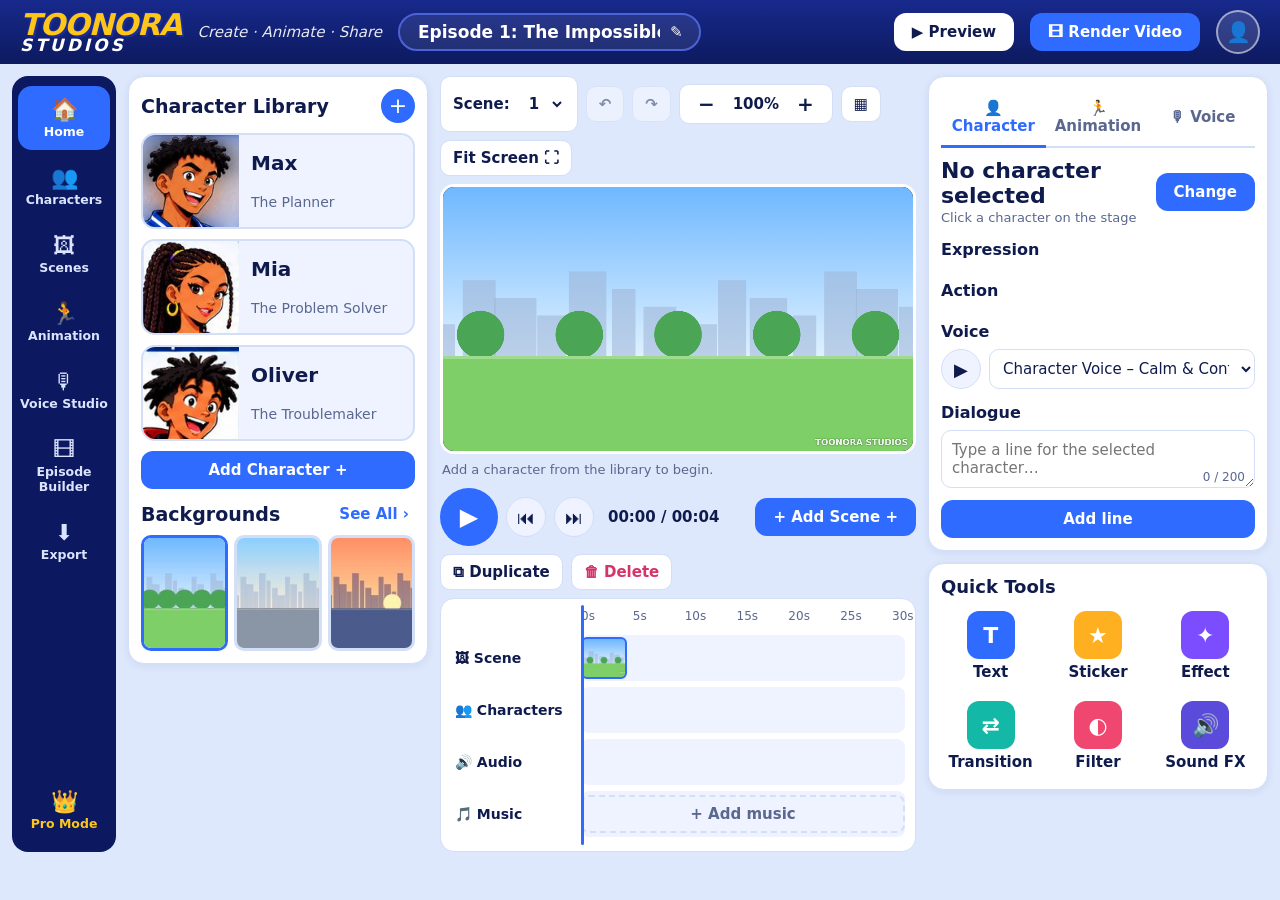
==== index.html @ 04b6d54e "Rename index-27.html to index.html" ====
<!DOCTYPE html><html lang="en"><head><meta charset="utf-8"><title>Toonora Studios — Animation Studio</title>
<meta name="viewport" content="width=device-width, initial-scale=1, viewport-fit=cover">
<link rel="stylesheet" href="style.css"></head><body>
<div class="app">
<header class="top"><div class="logo">TOONORA<i>STUDIOS</i></div><span class="tag">Create · Animate · Share</span>
<label class="ep"><input id="title" maxlength="80" placeholder="Episode title" aria-label="Episode title"><span>✎</span></label><div class="sp"></div>
<button id="play" class="wb">▶ Preview</button><button id="bexp" class="bb">🎞 Render Video</button><button id="bprof" class="av" aria-label="Project menu">👤</button></header>
<nav class="rail" aria-label="Studio sections">
<button data-nav="home" class="on"><b>🏠</b>Home</button><button data-nav="chars"><b>👥</b>Characters</button><button data-nav="scenes"><b>🖼</b>Scenes</button>
<button data-nav="anim"><b>🏃</b>Animation</button><button data-nav="voice"><b>🎙</b>Voice Studio</button><button id="bscript"><b>🎞</b>Episode Builder</button>
<button data-nav="export"><b>⬇</b>Export</button><button data-nav="pro" class="pro"><b>👑</b>Pro Mode</button></nav>
<aside class="card lib"><div class="hd"><h3>Character Library</h3><button class="pc sm" id="addc2" aria-label="Add character">+</button></div><div id="lib"></div>
<button class="bb wide" id="addc">Add Character +</button>
<div class="hd" style="margin-top:14px"><h3>Backgrounds</h3><button class="lnk" id="seeall">See All ›</button></div><div id="bgs"></div></aside>
<section class="mid">
<div class="tbar"><label class="chip">Scene: <select id="scsel"></select></label><button id="undo" class="chip" aria-label="Undo">↶</button><button id="redo" class="chip" aria-label="Redo">↷</button>
<div class="chip zm"><button id="zout" aria-label="Zoom out">−</button><span id="zv">100%</span><button id="zin" aria-label="Zoom in">+</button></div><button id="grid" class="chip" aria-label="Grid">▦</button><div class="sp"></div><button id="fit" class="chip">Fit Screen ⛶</button></div>
<div class="stagew"><canvas id="cv" width="1280" height="720"></canvas></div>
<span id="st">Add a character from the library to begin.</span>
<div class="trans"><button id="tplay" class="pc big" aria-label="Play">▶</button><button id="tprev" class="pc sm2" aria-label="Previous scene">⏮</button><button id="tnext" class="pc sm2" aria-label="Next scene">⏭</button><span id="tt">00:00 / 00:30</span><div class="sp"></div>
<button id="ns" class="bb">+ Add Scene +</button><button id="dup" class="chip">⧉ Duplicate</button><button id="del" class="chip rd">🗑 Delete</button></div>
<div class="tl" id="tlw"><div class="tlr"><span></span><div class="ruler" id="ruler"></div></div>
<div class="tlr"><span>🖼 Scene</span><div class="trk" id="trkS"></div></div><div class="tlr"><span>👥 Characters</span><div class="trk" id="trkC"></div></div>
<div class="tlr"><span>🔊 Audio</span><div class="trk" id="trkA"><canvas id="wav"></canvas></div></div><div class="tlr"><span>🎵 Music</span><div class="trk" id="trkM"></div></div><div id="head"></div></div>
</section>
<aside class="right"><div class="card pnl"><div class="tabs"><button data-tab="c" class="on">👤 Character</button><button data-tab="a">🏃 Animation</button><button data-tab="v">🎙 Voice</button></div>
<div id="tab-c"><div class="who"><img id="wa" alt=""><div><b id="wn"></b><small id="wr"></small></div><button class="bb" id="wch">Change</button></div>
<h4>Expression</h4><div id="ex" class="exg"></div><h4>Action</h4><div id="po" class="acg"></div>
<h4>Voice</h4><div class="vrow"><button id="vplay" class="pc sm2" aria-label="Play voice sample">▶</button><select id="vsel" aria-label="Voice"></select></div>
<h4>Dialogue</h4><div class="dlg"><textarea id="tx" rows="2" maxlength="200" placeholder="Type a line for the selected character…"></textarea><span id="cnt">0 / 200</span></div>
<button class="bb wide" id="add">Add line</button></div>
<div id="tab-a" hidden><h4>Selected item</h4><div class="row"><button id="flip" class="chip">Flip</button><button id="sm" class="chip">Smaller</button><button id="lg" class="chip">Larger</button></div>
<div class="row" style="margin-top:8px"><button id="brep" class="chip">Replace pose image</button><button id="rm" class="chip rd">Remove</button></div><small class="hint">Drag characters, text and stickers on the stage. Press Delete to remove the selected one.</small></div>
<div id="tab-v" hidden><h4>Lines in this scene</h4><div id="lines"></div><small class="hint">Record with the microphone or upload a voice file for each line. Lines without a voice show as captions in the video.</small></div></div>
<div class="card"><h3>Quick Tools</h3><div class="qg">
<button data-tool="text"><b style="background:#2f6bff">T</b>Text</button><button data-tool="sticker"><b style="background:#ffb020">★</b>Sticker</button><button data-tool="effect"><b style="background:#7c4dff">✦</b>Effect</button>
<button data-tool="transition"><b style="background:#14b8a6">⇄</b>Transition</button><button data-tool="filter"><b style="background:#ef476f">◐</b>Filter</button><button data-tool="sfx"><b style="background:#5b4bdb">🔊</b>Sound FX</button></div></div></aside>
</div>
<input type="file" id="fmus" accept="audio/*" hidden><input type="file" id="fproj" accept=".json,application/json" hidden><input type="file" id="fline" accept="audio/*" hidden><input type="file" id="frep" accept="image/*" hidden><input type="file" id="fbg" accept="image/*" hidden>
<div class="mod" id="sp" hidden><div class="mc"><div class="hd"><h3>Episode Builder — script</h3><button class="chip" data-close>✕</button></div><small>One line per speaker: Name (expression, pose): text. Start a scene with # Scene | Park, Street or Sunset.</small>
<textarea id="stx" rows="10" spellcheck="false"></textarea><div class="row" style="margin-top:8px"><button class="bb" id="sbuild">Build episode from script</button><button class="chip" id="ssample">Insert sample</button></div><small id="serr"></small></div></div>
<div class="mod" id="m-export" hidden><div class="mc"><div class="hd"><h3>Export &amp; project</h3><button class="chip" data-close>✕</button></div>
<h4>Video shape</h4><select id="asp" class="f"><option value="16:9">16:9 landscape (YouTube)</option><option value="9:16">9:16 vertical (TikTok, Reels, Shorts)</option></select>
<div class="row" style="margin-top:12px"><button class="bb" id="bmus">🎵 Music</button><button class="chip" id="bsave">💾 Save project</button><button class="chip" id="bload">📂 Load project</button></div>
<p><button class="bb wide" id="mrender">🎞 Render Video</button></p></div></div>
<div class="mod" id="m-bg" hidden><div class="mc"><div class="hd"><h3>Backgrounds</h3><button class="chip" data-close>✕</button></div><p>Use your own Wonderdale artwork as this scene’s background.</p>
<div class="row"><button class="bb" id="bbgu">Upload image</button><button class="chip" id="bgclr">Remove uploaded image</button></div></div></div>
<div class="mod" id="m-tool" hidden><div class="mc"><div class="hd"><h3 id="mtt"></h3><button class="chip" data-close>✕</button></div><div id="mtb" class="row"></div></div></div>
<div class="mod" id="m-pro" hidden><div class="mc"><div class="hd"><h3>👑 Pro Mode</h3><button class="chip" data-close>✕</button></div><p>Pro Mode is not built yet. It’s reserved for things like walk cycles, lip-sync and automatic AI voices.</p></div></div>
<div class="mod" id="res" hidden><div class="mc"><div class="hd"><h3>Rendered episode</h3><button class="chip" data-close>✕</button></div><video id="rv" controls playsinline></video>
<div class="row" style="margin-top:8px"><button class="bb" id="rsave">💾 Save video</button><small id="rs"></small></div></div></div>
<script src="character-max.js"></script>
<script src="character-mia.js"></script>
<script src="character-oliver.js"></script>
<script src="app.js"></script>
</body></html>
---- style.css ----
:root{box-sizing:border-box;padding-top:env(safe-area-inset-top,0px);padding-bottom:env(safe-area-inset-bottom,0px);--bg:#dde8fc;--card:#fff;--tx:#0f1b4d;--mut:#5a678f;--ac:#2f6bff;--bd:#d3def7;--soft:#eef3ff}
@media(prefers-color-scheme:dark){:root:not([data-theme=light]){--bg:#0a1130;--card:#131c47;--tx:#eef1ff;--mut:#9aa8d8;--bd:#27346a;--soft:#1b2656}}
:root[data-theme=dark]{--bg:#0a1130;--card:#131c47;--tx:#eef1ff;--mut:#9aa8d8;--bd:#27346a;--soft:#1b2656}
html{scroll-padding-top:env(safe-area-inset-top,0px)}*{box-sizing:border-box}[hidden]{display:none!important}
body{margin:0;background:var(--bg);color:var(--tx);font:15px system-ui,-apple-system,sans-serif}
button,select,input,textarea{font:inherit;color:inherit}button{cursor:pointer}button:disabled{opacity:.45;cursor:default}
.sp{flex:1}.app{display:grid;grid-template-columns:104px 300px minmax(0,1fr) 340px;grid-template-areas:"top top top top" "rail lib mid right";grid-template-rows:auto 1fr;gap:12px;padding:0 12px 12px;max-width:1700px;margin:auto}
.top{grid-area:top;margin:0 -12px;display:flex;align-items:center;gap:16px;padding:10px 20px;background:linear-gradient(#17298c,#0d1a5f);color:#fff;flex-wrap:wrap}
.logo{font:900 30px/.9 system-ui;font-style:italic;color:#ffc61a;letter-spacing:-1px;text-shadow:2px 2px 0 #1b2c9a,-1px -1px 0 #1b2c9a}.logo i{display:block;color:#fff;font-size:17px;letter-spacing:3px;text-shadow:none}
.tag{font-style:italic;opacity:.9}.ep{display:flex;align-items:center;gap:8px;border:2px solid #4b63d6;border-radius:30px;padding:6px 16px;background:#ffffff14;min-width:260px}.ep input{background:none;border:0;outline:0;color:#fff;font-weight:700;font-size:17px;width:100%;text-align:center}
.wb,.bb{border-radius:12px;padding:10px 18px;font-weight:700;border:0}.wb{background:#fff;color:#0f1b4d}.bb{background:var(--ac);color:#fff}.bb.wide{width:100%}
.av{width:44px;height:44px;border-radius:50%;border:2px solid #fff8;background:#ffffff22;font-size:20px}
.rail{grid-area:rail;background:#0c1860;border-radius:16px;padding:10px 6px;display:flex;flex-direction:column;gap:4px}
.rail button{background:none;border:0;color:#dbe4ff;display:flex;flex-direction:column;align-items:center;gap:2px;padding:11px 2px;border-radius:14px;font-size:12.5px;font-weight:600;text-align:center}.rail b{font-size:22px;font-weight:400}.rail button.on{background:var(--ac);color:#fff}.rail .pro{margin-top:auto;color:#ffc61a}
.card{background:var(--card);border:1px solid var(--bd);border-radius:16px;padding:12px;box-shadow:0 2px 8px #1b2c9a14}.lib{grid-area:lib;align-self:start}.mid{grid-area:mid;min-width:0}.right{grid-area:right;display:flex;flex-direction:column;gap:12px;align-self:start}
h3{margin:0;font-size:19px}.right h3{font-size:18px;margin-bottom:8px}h4{margin:14px 0 8px;font-size:16px}.hd{display:flex;align-items:center;justify-content:space-between;margin-bottom:10px}
.lnk{background:none;border:0;color:var(--ac);font-weight:700}.pc{width:44px;height:44px;border-radius:50%;background:var(--ac);color:#fff;border:0;font-size:18px}.pc.sm{width:34px;height:34px;font-size:22px;line-height:1}.pc.sm2{width:40px;height:40px;background:var(--soft);color:var(--tx);border:1px solid var(--bd)}.pc.big{width:58px;height:58px;font-size:24px}
#lib{display:flex;flex-direction:column;gap:10px;margin-bottom:10px}#lib button{display:flex;align-items:center;gap:12px;text-align:left;padding:0 10px 0 0;height:96px;border-radius:14px;overflow:hidden;position:relative;background:var(--soft);border:2px solid var(--bd)}
#lib img{width:96px;height:100%;object-fit:cover;object-position:top}#lib b{font-size:20px;display:block}#lib small{font-size:14px;color:var(--mut)}#lib button.on{border-color:var(--ac);background:#e3ecff;color:#0f1b4d}
#lib button.on::after{content:'✓';position:absolute;top:8px;right:8px;width:26px;height:26px;border-radius:50%;background:var(--ac);color:#fff;display:flex;align-items:center;justify-content:center;font-size:15px}
#bgs{display:grid;grid-template-columns:repeat(3,1fr);gap:6px}#bgs button{padding:0;border:3px solid var(--bd);border-radius:10px;overflow:hidden;aspect-ratio:3/4;background:none}#bgs img{width:100%;height:100%;object-fit:cover;display:block}#bgs button.on{border-color:var(--ac)}
.tbar,.trans,.row{display:flex;gap:8px;align-items:center;flex-wrap:wrap}.tbar{margin-bottom:8px}.trans{margin:8px 0}
.chip{background:var(--card);border:1px solid var(--bd);border-radius:10px;padding:8px 12px;font-weight:600;display:inline-flex;align-items:center;gap:6px}.chip select{border:0;background:none;font-weight:700}.chip.rd,button.rd{color:#d6336c}.zm{gap:12px}.zm button{background:none;border:0;font-size:20px;line-height:1}
.stagew{overflow:auto;border-radius:14px;border:3px solid var(--card);background:#000;max-height:64vh}#cv{display:block;margin:auto;max-width:none;touch-action:none}
#st{display:block;margin:8px 2px;color:var(--mut);font-size:13px;min-height:18px}#tt{font-weight:700;font-variant-numeric:tabular-nums;margin-left:6px}
.tl{position:relative;--lw:140px;background:var(--card);border:1px solid var(--bd);border-radius:14px;padding:8px 10px 8px 0;overflow:hidden}.tlr{display:grid;grid-template-columns:var(--lw) 1fr;align-items:center;gap:0;margin-bottom:6px}.tlr>span{padding-left:14px;font-weight:700;font-size:14px}
.ruler{position:relative;height:22px;font-size:12px;color:var(--mut)}.ruler i{position:absolute;font-style:normal;top:2px}.trk{position:relative;height:46px;background:var(--soft);border-radius:8px;overflow:hidden}
.sg{position:absolute;top:2px;bottom:2px;background-size:cover;background-position:center;border-radius:6px;border:2px solid transparent;cursor:pointer}.sg.on{border-color:var(--ac)}
.cb{position:absolute;top:4px;bottom:4px;border-radius:8px;display:flex;align-items:center;gap:6px;padding:0 6px;color:#fff;font-weight:700;font-size:13px;overflow:hidden;cursor:pointer}.cb img{width:28px;height:28px;border-radius:50%;object-fit:cover;object-position:top}
#wav{position:absolute;inset:0;width:100%;height:100%}.mb{position:absolute;inset:4px 0;border-radius:8px;background:#a78bfa;color:#fff;font-weight:700;display:flex;align-items:center;padding:0 12px;border:0}.mb.add{background:none;border:2px dashed var(--bd);color:var(--mut);justify-content:center}
#head{position:absolute;top:6px;bottom:6px;width:3px;background:var(--ac);border-radius:2px;pointer-events:none;z-index:3}
.tabs{display:flex;border-bottom:2px solid var(--bd);margin-bottom:10px}.tabs button{flex:1;background:none;border:0;border-bottom:3px solid transparent;padding:10px 2px;font-weight:700;color:var(--mut);margin-bottom:-2px}.tabs .on{color:var(--ac);border-color:var(--ac)}
.who{display:flex;align-items:center;gap:12px}.who>div{flex:1;min-width:0}.who b{font-size:22px;display:block}#wa{width:68px;height:68px;border-radius:50%;object-fit:cover;object-position:top;border:3px solid var(--bd)}small,.hint{color:var(--mut);font-size:13px}.hint{display:block;margin-top:10px}
.exg{display:grid;grid-template-columns:repeat(3,1fr);gap:8px}.acg{display:grid;grid-template-columns:repeat(4,1fr);gap:8px}
.exg button,.acg button{background:var(--card);border:2px solid var(--bd);border-radius:12px;padding:4px;display:flex;flex-direction:column;align-items:center;gap:2px;font-size:12px;font-weight:600}.exg img{width:100%;aspect-ratio:1;object-fit:cover;object-position:top;border-radius:8px}.acg b{font-size:22px;font-weight:400;padding:6px 0}.exg .on,.acg .on{border-color:var(--ac);background:#e3ecff;color:#0f1b4d}
.vrow{display:flex;gap:8px;align-items:center}select{padding:9px;border-radius:10px;border:1px solid var(--bd);background:var(--card);flex:1;min-width:0}select.f{width:100%}
.dlg{position:relative}.dlg textarea,#stx{width:100%;padding:10px;border-radius:10px;border:1px solid var(--bd);background:var(--card);resize:vertical}#cnt{position:absolute;right:10px;bottom:8px;font-size:12px;color:var(--mut)}.dlg+button{margin-top:8px}
.qg{display:grid;grid-template-columns:repeat(3,1fr);gap:8px}.qg button{background:none;border:0;display:flex;flex-direction:column;align-items:center;gap:4px;padding:6px 2px;font-weight:600}.qg b{width:48px;height:48px;border-radius:12px;display:flex;align-items:center;justify-content:center;font-size:22px;color:#fff}
.lr{border-top:1px solid var(--bd);padding:8px 0}.ln{display:flex;gap:6px;margin-bottom:6px;font-size:14px}.ln i{flex:1;font-style:normal}.lr .row button{background:var(--card);border:1px solid var(--bd);border-radius:8px;padding:5px 9px}.lr .row .p{background:var(--ac);color:#fff}
.mod{position:fixed;inset:0;background:rgba(5,10,40,.6);display:flex;align-items:center;justify-content:center;z-index:50;padding:16px}.mc{background:var(--card);border-radius:16px;padding:16px;max-width:580px;width:100%;max-height:90vh;overflow:auto}.mc video{width:100%;max-height:60vh;border-radius:10px;background:#000}.mc .row button.on{outline:2px solid var(--ac)}
@media(max-width:1100px){.app{grid-template-columns:minmax(0,1fr);grid-template-areas:"top" "rail" "mid" "lib" "right"}.rail{flex-direction:row;overflow-x:auto}.rail button{min-width:84px}.rail .pro{margin-top:0}#lib{flex-direction:row;overflow-x:auto}#lib button{min-width:230px}.ep{min-width:0;flex:1 1 100%;order:5}.ep input{min-width:0}.tag{display:none}}
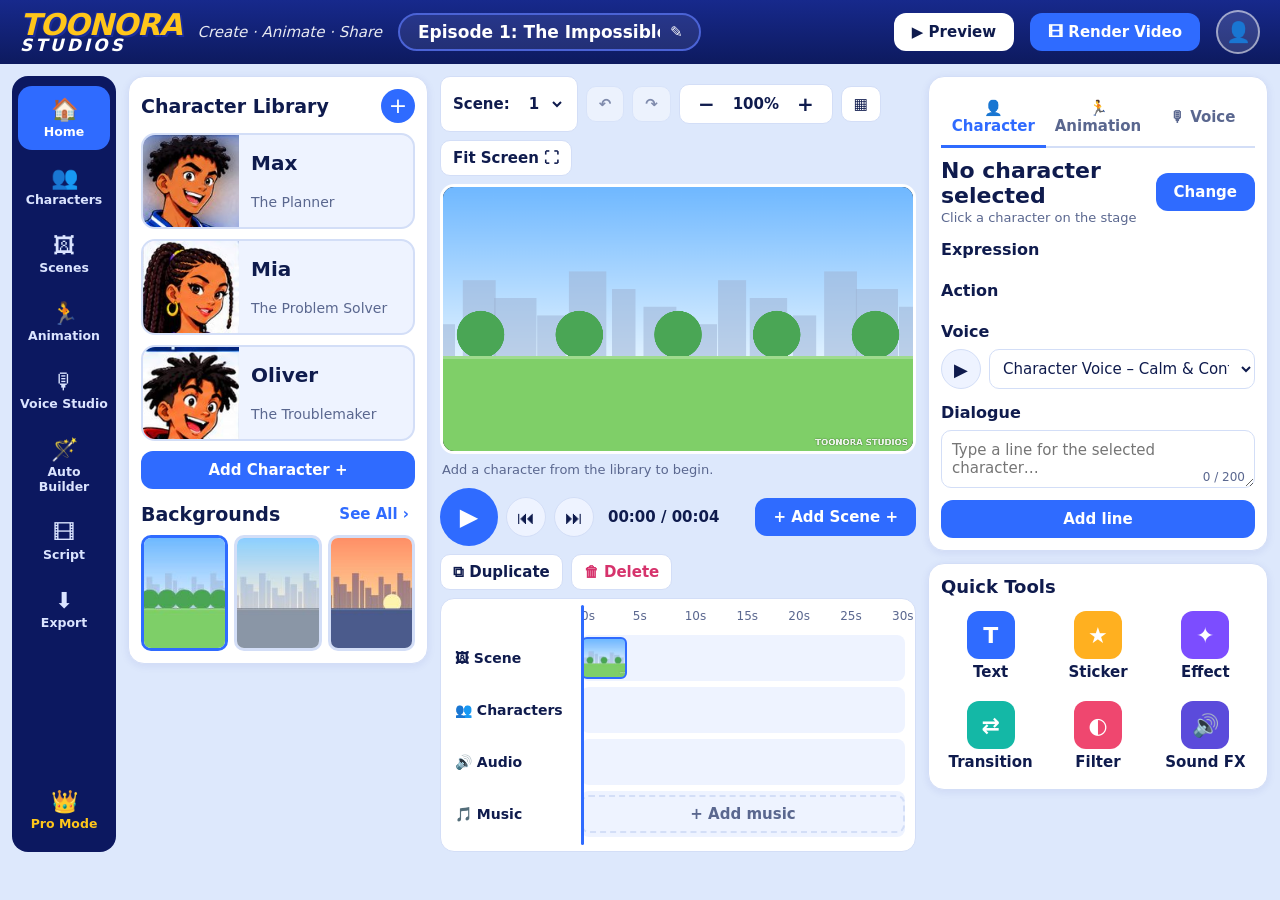
==== commit b05d84d2: "Rename index-22.html to index.html" ====
--- a/index.html
+++ b/index.html
@@ -7,7 +7,7 @@
 <button id="play" class="wb">▶ Preview</button><button id="bexp" class="bb">🎞 Render Video</button><button id="bprof" class="av" aria-label="Project menu">👤</button></header>
 <nav class="rail" aria-label="Studio sections">
 <button data-nav="home" class="on"><b>🏠</b>Home</button><button data-nav="chars"><b>👥</b>Characters</button><button data-nav="scenes"><b>🖼</b>Scenes</button>
-<button data-nav="anim"><b>🏃</b>Animation</button><button data-nav="voice"><b>🎙</b>Voice Studio</button><button id="bscript"><b>🎞</b>Episode Builder</button>
+<button data-nav="anim"><b>🏃</b>Animation</button><button data-nav="voice"><b>🎙</b>Voice Studio</button><button id="bauto"><b>🪄</b>Auto Builder</button><button id="bscript"><b>🎞</b>Script</button>
 <button data-nav="export"><b>⬇</b>Export</button><button data-nav="pro" class="pro"><b>👑</b>Pro Mode</button></nav>
 <aside class="card lib"><div class="hd"><h3>Character Library</h3><button class="pc sm" id="addc2" aria-label="Add character">+</button></div><div id="lib"></div>
 <button class="bb wide" id="addc">Add Character +</button>
@@ -46,11 +46,15 @@
 <div class="mod" id="m-bg" hidden><div class="mc"><div class="hd"><h3>Backgrounds</h3><button class="chip" data-close>✕</button></div><p>Use your own Wonderdale artwork as this scene’s background.</p>
 <div class="row"><button class="bb" id="bbgu">Upload image</button><button class="chip" id="bgclr">Remove uploaded image</button></div></div></div>
 <div class="mod" id="m-tool" hidden><div class="mc"><div class="hd"><h3 id="mtt"></h3><button class="chip" data-close>✕</button></div><div id="mtb" class="row"></div></div></div>
+<div class="mod" id="m-auto" hidden><div class="mc big"><div class="hd"><h3>AUTONOMOUS EPISODE BUILDER</h3><button class="chip" data-close>✕</button></div>
+<div class="tabs" id="atabs"><button data-at="idea" class="on">Idea</button><button data-at="ep">Episode</button><button data-at="plan">Plan</button><button data-at="chars">Characters</button><button data-at="saved">Saved</button></div><div id="abody"></div></div></div>
+<input type="file" id="fepi" accept=".json,application/json" hidden>
 <div class="mod" id="m-pro" hidden><div class="mc"><div class="hd"><h3>👑 Pro Mode</h3><button class="chip" data-close>✕</button></div><p>Pro Mode is not built yet. It’s reserved for things like walk cycles, lip-sync and automatic AI voices.</p></div></div>
 <div class="mod" id="res" hidden><div class="mc"><div class="hd"><h3>Rendered episode</h3><button class="chip" data-close>✕</button></div><video id="rv" controls playsinline></video>
 <div class="row" style="margin-top:8px"><button class="bb" id="rsave">💾 Save video</button><small id="rs"></small></div></div></div>
 <script src="character-max.js"></script>
 <script src="character-mia.js"></script>
 <script src="character-oliver.js"></script>
+<script src="builder.js"></script>
 <script src="app.js"></script>
 </body></html>
